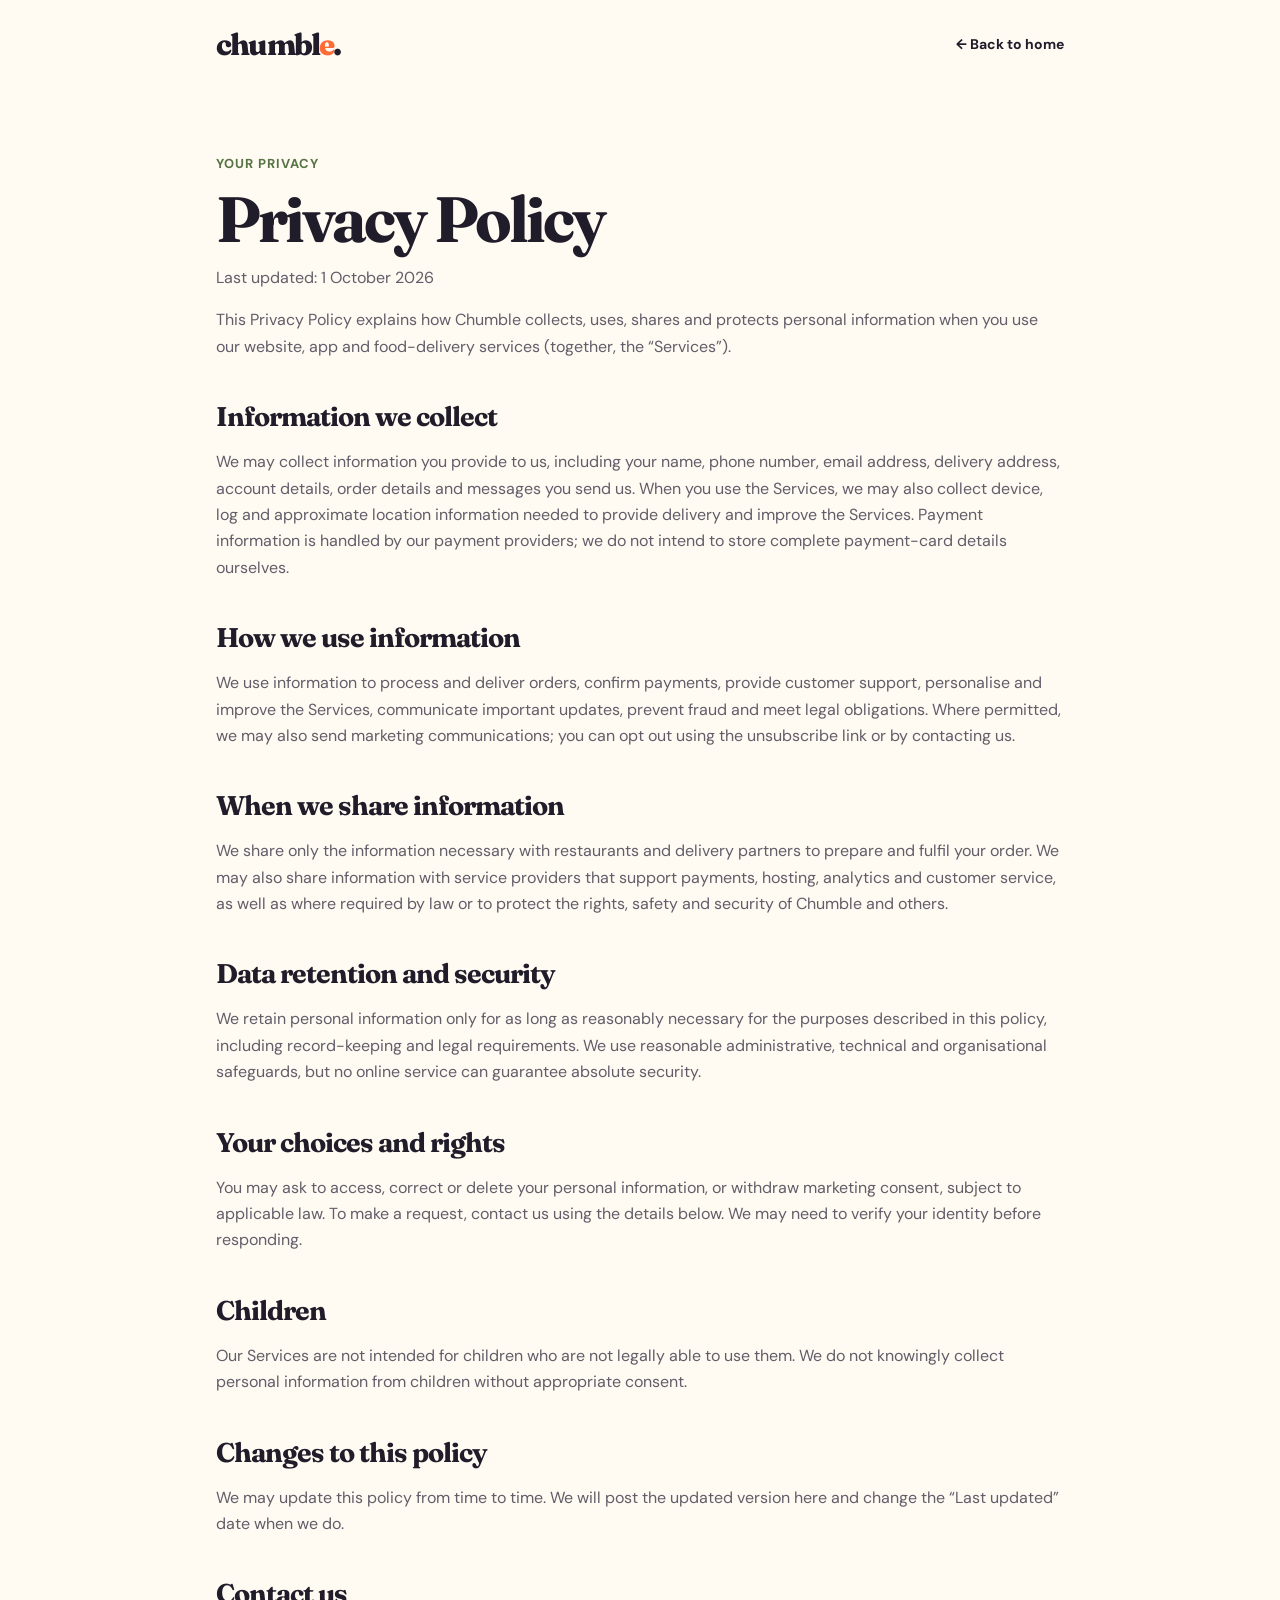
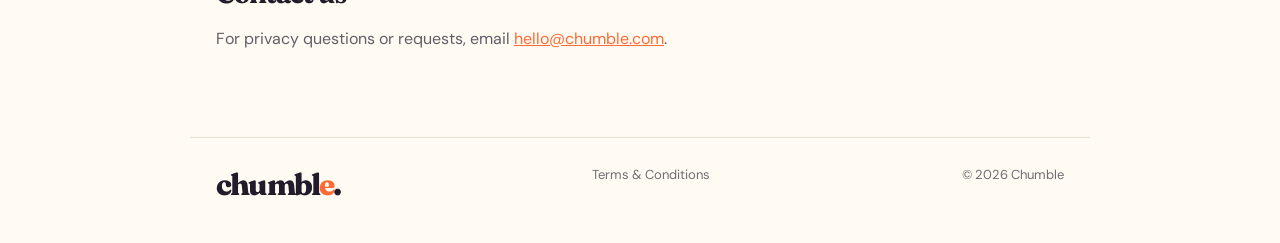
==== privacy-policy.html @ fc4593c7 "website updated" ====
<!doctype html>
<html lang="en"><head><meta charset="utf-8"><meta name="viewport" content="width=device-width,initial-scale=1"><meta name="description" content="Chumble Privacy Policy"><title>Privacy Policy — Chumble</title><link rel="preconnect" href="https://fonts.googleapis.com"><link rel="preconnect" href="https://fonts.gstatic.com" crossorigin><link href="https://fonts.googleapis.com/css2?family=DM+Sans:wght@400;500;600;700&family=Fraunces:opsz,wght@9..144,600;9..144,700;9..144,800&display=swap" rel="stylesheet"><style>:root{--ink:#201c2a;--cream:#fffaf2;--orange:#ff6b35;--line:#eadfd2}*{box-sizing:border-box}body{margin:0;background:var(--cream);color:var(--ink);font-family:'DM Sans',sans-serif}.nav,main,footer{max-width:900px;margin:auto;padding-left:26px;padding-right:26px}.nav{height:88px;display:flex;align-items:center;justify-content:space-between}.brand{color:var(--ink);text-decoration:none;font-family:Fraunces,serif;font-size:30px;font-weight:800;letter-spacing:-1.8px}.brand i,a{color:var(--orange);font-style:normal}.back{color:var(--ink);font-weight:700;text-decoration:none;font-size:14px}main{padding-top:64px;padding-bottom:68px}.eyebrow{color:#567343;font-size:13px;font-weight:700;text-transform:uppercase;letter-spacing:.08em}h1,h2{font-family:Fraunces,serif}h1{font-size:clamp(44px,7vw,64px);letter-spacing:-3px;line-height:1;margin:14px 0}h2{font-size:27px;letter-spacing:-1px;margin:40px 0 10px}p{color:#625d69;font-size:16px;line-height:1.65}.updated{margin:0}footer{border-top:1px solid var(--line);padding-top:28px;padding-bottom:40px;display:flex;gap:18px;flex-wrap:wrap;justify-content:space-between;color:#726c72;font-size:13px}footer a{color:inherit;text-decoration:none}footer a:hover{color:var(--orange)}@media(max-width:600px){.nav{height:76px}main{padding-top:42px}}</style></head><body><nav class="nav"><a class="brand" href="index.html">chumbl<i>e</i>.</a><a class="back" href="index.html">← Back to home</a></nav><main><span class="eyebrow">Your privacy</span><h1>Privacy Policy</h1><p class="updated">Last updated: 1 October 2026</p><p>This Privacy Policy explains how Chumble collects, uses, shares and protects personal information when you use our website, app and food-delivery services (together, the “Services”).</p><h2>Information we collect</h2><p>We may collect information you provide to us, including your name, phone number, email address, delivery address, account details, order details and messages you send us. When you use the Services, we may also collect device, log and approximate location information needed to provide delivery and improve the Services. Payment information is handled by our payment providers; we do not intend to store complete payment-card details ourselves.</p><h2>How we use information</h2><p>We use information to process and deliver orders, confirm payments, provide customer support, personalise and improve the Services, communicate important updates, prevent fraud and meet legal obligations. Where permitted, we may also send marketing communications; you can opt out using the unsubscribe link or by contacting us.</p><h2>When we share information</h2><p>We share only the information necessary with restaurants and delivery partners to prepare and fulfil your order. We may also share information with service providers that support payments, hosting, analytics and customer service, as well as where required by law or to protect the rights, safety and security of Chumble and others.</p><h2>Data retention and security</h2><p>We retain personal information only for as long as reasonably necessary for the purposes described in this policy, including record-keeping and legal requirements. We use reasonable administrative, technical and organisational safeguards, but no online service can guarantee absolute security.</p><h2>Your choices and rights</h2><p>You may ask to access, correct or delete your personal information, or withdraw marketing consent, subject to applicable law. To make a request, contact us using the details below. We may need to verify your identity before responding.</p><h2>Children</h2><p>Our Services are not intended for children who are not legally able to use them. We do not knowingly collect personal information from children without appropriate consent.</p><h2>Changes to this policy</h2><p>We may update this policy from time to time. We will post the updated version here and change the “Last updated” date when we do.</p><h2>Contact us</h2><p>For privacy questions or requests, email <a href="mailto:hello@chumble.com">hello@chumble.com</a>.</p></main><footer><a class="brand" href="index.html">chumbl<i>e</i>.</a><a href="terms-and-conditions.html">Terms &amp; Conditions</a><span>© 2026 Chumble</span></footer></body></html>
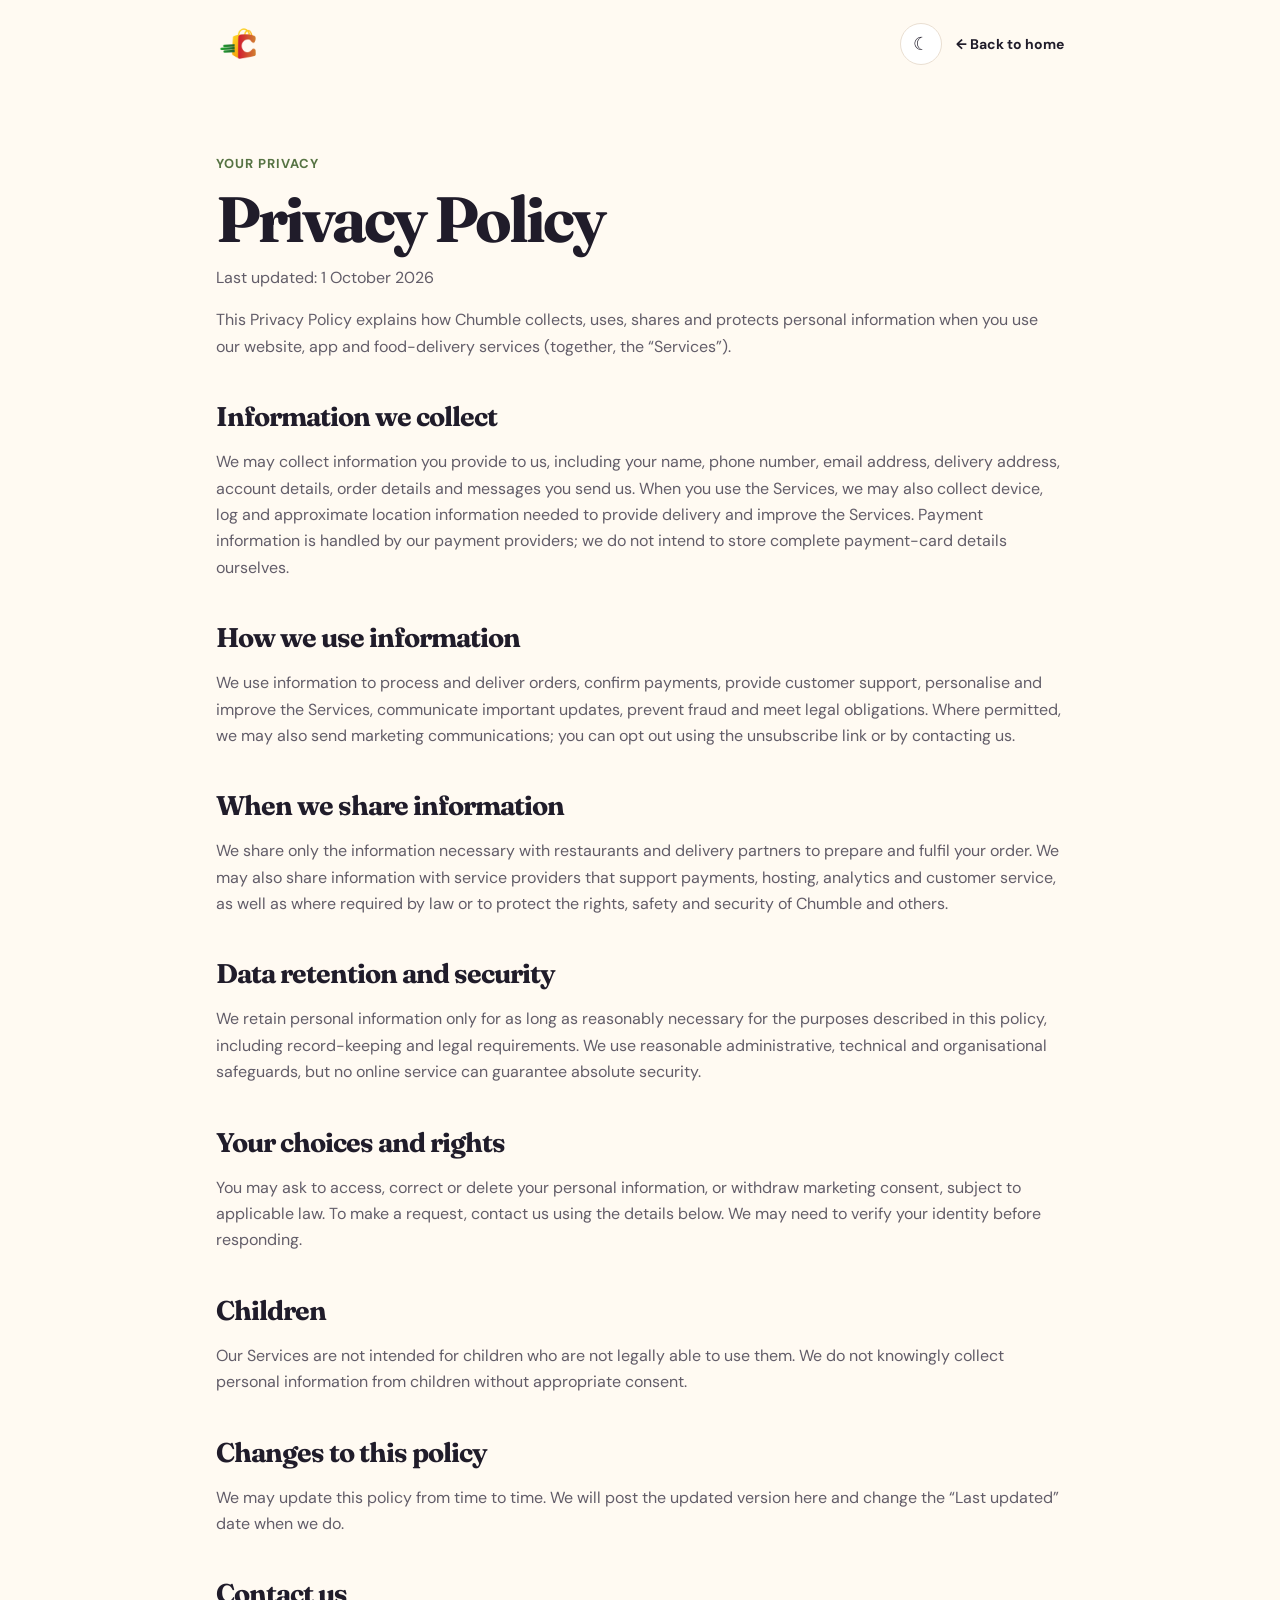
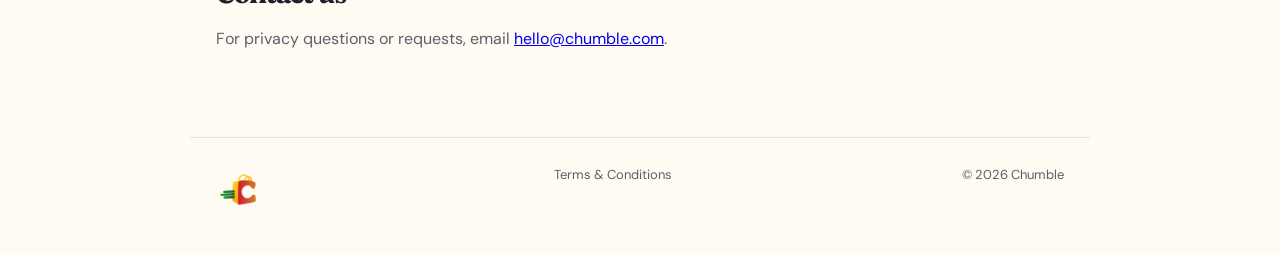
==== commit 33924c34: "code updated" ====
--- a/privacy-policy.html
+++ b/privacy-policy.html
@@ -1,2 +1 @@
-<!doctype html>
-<html lang="en"><head><meta charset="utf-8"><meta name="viewport" content="width=device-width,initial-scale=1"><meta name="description" content="Chumble Privacy Policy"><title>Privacy Policy — Chumble</title><link rel="preconnect" href="https://fonts.googleapis.com"><link rel="preconnect" href="https://fonts.gstatic.com" crossorigin><link href="https://fonts.googleapis.com/css2?family=DM+Sans:wght@400;500;600;700&family=Fraunces:opsz,wght@9..144,600;9..144,700;9..144,800&display=swap" rel="stylesheet"><style>:root{--ink:#201c2a;--cream:#fffaf2;--orange:#ff6b35;--line:#eadfd2}*{box-sizing:border-box}body{margin:0;background:var(--cream);color:var(--ink);font-family:'DM Sans',sans-serif}.nav,main,footer{max-width:900px;margin:auto;padding-left:26px;padding-right:26px}.nav{height:88px;display:flex;align-items:center;justify-content:space-between}.brand{color:var(--ink);text-decoration:none;font-family:Fraunces,serif;font-size:30px;font-weight:800;letter-spacing:-1.8px}.brand i,a{color:var(--orange);font-style:normal}.back{color:var(--ink);font-weight:700;text-decoration:none;font-size:14px}main{padding-top:64px;padding-bottom:68px}.eyebrow{color:#567343;font-size:13px;font-weight:700;text-transform:uppercase;letter-spacing:.08em}h1,h2{font-family:Fraunces,serif}h1{font-size:clamp(44px,7vw,64px);letter-spacing:-3px;line-height:1;margin:14px 0}h2{font-size:27px;letter-spacing:-1px;margin:40px 0 10px}p{color:#625d69;font-size:16px;line-height:1.65}.updated{margin:0}footer{border-top:1px solid var(--line);padding-top:28px;padding-bottom:40px;display:flex;gap:18px;flex-wrap:wrap;justify-content:space-between;color:#726c72;font-size:13px}footer a{color:inherit;text-decoration:none}footer a:hover{color:var(--orange)}@media(max-width:600px){.nav{height:76px}main{padding-top:42px}}</style></head><body><nav class="nav"><a class="brand" href="index.html">chumbl<i>e</i>.</a><a class="back" href="index.html">← Back to home</a></nav><main><span class="eyebrow">Your privacy</span><h1>Privacy Policy</h1><p class="updated">Last updated: 1 October 2026</p><p>This Privacy Policy explains how Chumble collects, uses, shares and protects personal information when you use our website, app and food-delivery services (together, the “Services”).</p><h2>Information we collect</h2><p>We may collect information you provide to us, including your name, phone number, email address, delivery address, account details, order details and messages you send us. When you use the Services, we may also collect device, log and approximate location information needed to provide delivery and improve the Services. Payment information is handled by our payment providers; we do not intend to store complete payment-card details ourselves.</p><h2>How we use information</h2><p>We use information to process and deliver orders, confirm payments, provide customer support, personalise and improve the Services, communicate important updates, prevent fraud and meet legal obligations. Where permitted, we may also send marketing communications; you can opt out using the unsubscribe link or by contacting us.</p><h2>When we share information</h2><p>We share only the information necessary with restaurants and delivery partners to prepare and fulfil your order. We may also share information with service providers that support payments, hosting, analytics and customer service, as well as where required by law or to protect the rights, safety and security of Chumble and others.</p><h2>Data retention and security</h2><p>We retain personal information only for as long as reasonably necessary for the purposes described in this policy, including record-keeping and legal requirements. We use reasonable administrative, technical and organisational safeguards, but no online service can guarantee absolute security.</p><h2>Your choices and rights</h2><p>You may ask to access, correct or delete your personal information, or withdraw marketing consent, subject to applicable law. To make a request, contact us using the details below. We may need to verify your identity before responding.</p><h2>Children</h2><p>Our Services are not intended for children who are not legally able to use them. We do not knowingly collect personal information from children without appropriate consent.</p><h2>Changes to this policy</h2><p>We may update this policy from time to time. We will post the updated version here and change the “Last updated” date when we do.</p><h2>Contact us</h2><p>For privacy questions or requests, email <a href="mailto:hello@chumble.com">hello@chumble.com</a>.</p></main><footer><a class="brand" href="index.html">chumbl<i>e</i>.</a><a href="terms-and-conditions.html">Terms &amp; Conditions</a><span>© 2026 Chumble</span></footer></body></html>
+<!doctype html><html lang="en"><head><meta charset="utf-8"><meta name="viewport" content="width=device-width,initial-scale=1"><meta name="description" content="Chumble Privacy Policy"><title>Privacy Policy — Chumble</title><link rel="icon" href="favicon.ico" sizes="any"><link rel="icon" type="image/png" href="favicon.png"><link rel="preconnect" href="https://fonts.googleapis.com"><link rel="preconnect" href="https://fonts.gstatic.com" crossorigin><link href="https://fonts.googleapis.com/css2?family=DM+Sans:wght@400;500;600;700&family=Fraunces:opsz,wght@9..144,600;9..144,700;9..144,800&display=swap" rel="stylesheet"><style>:root{color-scheme:light;--ink:#201c2a;--cream:#fffaf2;--orange:#ff6b35;--line:#eadfd2;--muted:#625d69;--surface:#fff}[data-theme=dark]{color-scheme:dark;--ink:#f8f1e7;--cream:#19171e;--orange:#ff8052;--line:#403946;--muted:#c9c1cc;--surface:#25212b}*{box-sizing:border-box}body{margin:0;background:var(--cream);color:var(--ink);font-family:'DM Sans',sans-serif}.nav,main,footer{max-width:900px;margin:auto;padding-left:26px;padding-right:26px}.nav{height:88px;display:flex;align-items:center;justify-content:space-between}.brand{color:var(--ink);text-decoration:none}.brand-logo{display:block;width:48px;height:48px;object-fit:contain}.nav-end{display:flex;gap:14px;align-items:center}.back{color:var(--ink);font-weight:700;text-decoration:none;font-size:14px}.theme-toggle{width:42px;height:42px;border:1px solid var(--line);border-radius:50%;background:var(--surface);color:var(--ink);cursor:pointer;font-size:18px}main{padding-top:64px;padding-bottom:68px}.eyebrow{color:#567343;font-size:13px;font-weight:700;text-transform:uppercase;letter-spacing:.08em}h1,h2{font-family:Fraunces,serif}h1{font-size:clamp(44px,7vw,64px);letter-spacing:-3px;line-height:1;margin:14px 0}h2{font-size:27px;letter-spacing:-1px;margin:40px 0 10px}p{color:var(--muted);font-size:16px;line-height:1.65}.updated{margin:0}footer{border-top:1px solid var(--line);padding-top:28px;padding-bottom:40px;display:flex;gap:18px;flex-wrap:wrap;justify-content:space-between;color:var(--muted);font-size:13px}footer a{color:inherit;text-decoration:none}footer a:hover{color:var(--orange)}@media(max-width:600px){.nav{height:76px}.nav-end{gap:8px}main{padding-top:42px}}</style></head><body><nav class="nav"><a class="brand" href="index.html" aria-label="Chumble home"><img class="brand-logo" src="logo.png" alt="Chumble"></a><span class="nav-end"><button class="theme-toggle" type="button" aria-label="Switch to dark theme" aria-pressed="false">☾</button><a class="back" href="index.html">← Back to home</a></span></nav><main><span class="eyebrow">Your privacy</span><h1>Privacy Policy</h1><p class="updated">Last updated: 1 October 2026</p><p>This Privacy Policy explains how Chumble collects, uses, shares and protects personal information when you use our website, app and food-delivery services (together, the “Services”).</p><h2>Information we collect</h2><p>We may collect information you provide to us, including your name, phone number, email address, delivery address, account details, order details and messages you send us. When you use the Services, we may also collect device, log and approximate location information needed to provide delivery and improve the Services. Payment information is handled by our payment providers; we do not intend to store complete payment-card details ourselves.</p><h2>How we use information</h2><p>We use information to process and deliver orders, confirm payments, provide customer support, personalise and improve the Services, communicate important updates, prevent fraud and meet legal obligations. Where permitted, we may also send marketing communications; you can opt out using the unsubscribe link or by contacting us.</p><h2>When we share information</h2><p>We share only the information necessary with restaurants and delivery partners to prepare and fulfil your order. We may also share information with service providers that support payments, hosting, analytics and customer service, as well as where required by law or to protect the rights, safety and security of Chumble and others.</p><h2>Data retention and security</h2><p>We retain personal information only for as long as reasonably necessary for the purposes described in this policy, including record-keeping and legal requirements. We use reasonable administrative, technical and organisational safeguards, but no online service can guarantee absolute security.</p><h2>Your choices and rights</h2><p>You may ask to access, correct or delete your personal information, or withdraw marketing consent, subject to applicable law. To make a request, contact us using the details below. We may need to verify your identity before responding.</p><h2>Children</h2><p>Our Services are not intended for children who are not legally able to use them. We do not knowingly collect personal information from children without appropriate consent.</p><h2>Changes to this policy</h2><p>We may update this policy from time to time. We will post the updated version here and change the “Last updated” date when we do.</p><h2>Contact us</h2><p>For privacy questions or requests, email <a href="mailto:hello@chumble.com">hello@chumble.com</a>.</p></main><footer><a class="brand" href="index.html" aria-label="Chumble home"><img class="brand-logo" src="logo.png" alt="Chumble"></a><a href="terms-and-conditions.html">Terms &amp; Conditions</a><span>© 2026 Chumble</span></footer><script>(()=>{const k='chumble-theme',b=document.querySelector('.theme-toggle'),s=t=>{document.documentElement.dataset.theme=t;b.textContent=t==='dark'?'☀':'☾';b.setAttribute('aria-label',`Switch to ${t==='dark'?'light':'dark'} theme`);b.setAttribute('aria-pressed',String(t==='dark'))};s(localStorage.getItem(k)||(matchMedia('(prefers-color-scheme: dark)').matches?'dark':'light'));b.onclick=()=>{const t=document.documentElement.dataset.theme==='dark'?'light':'dark';localStorage.setItem(k,t);s(t)}})();</script></body></html>
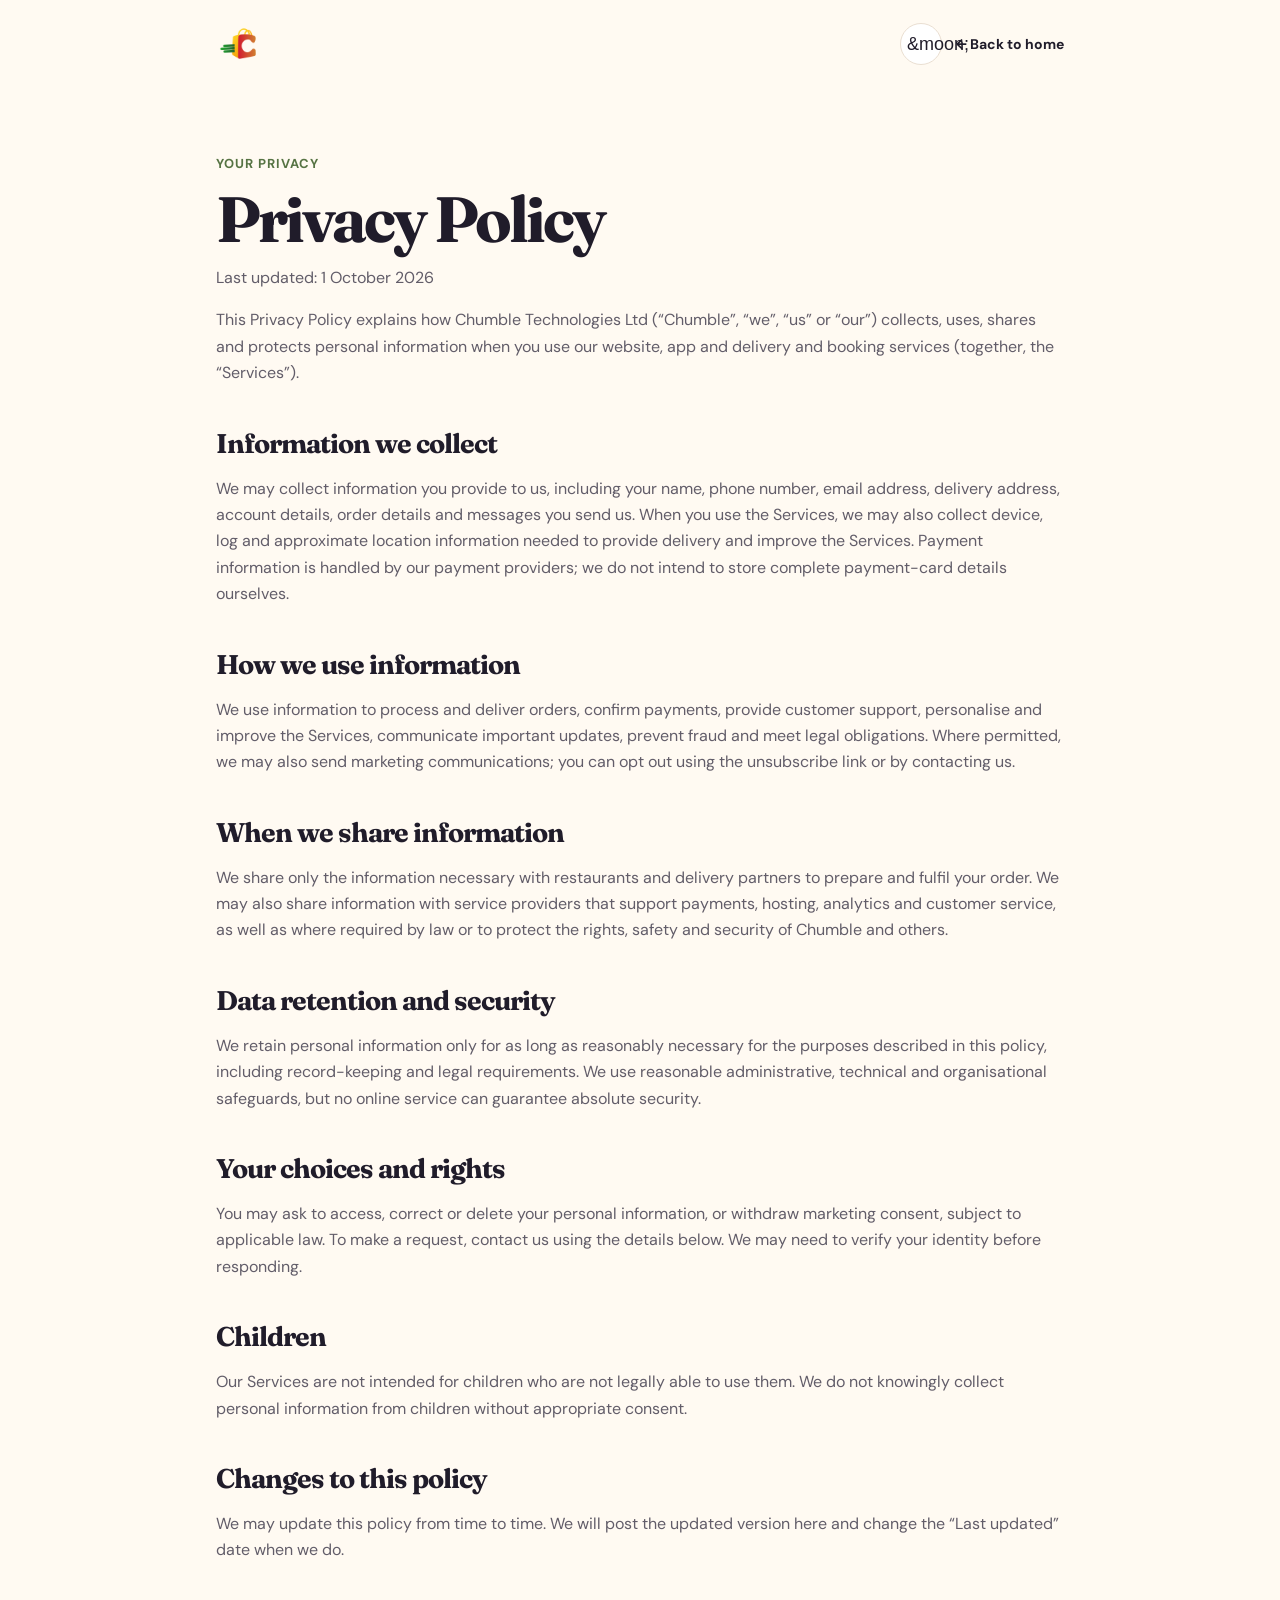
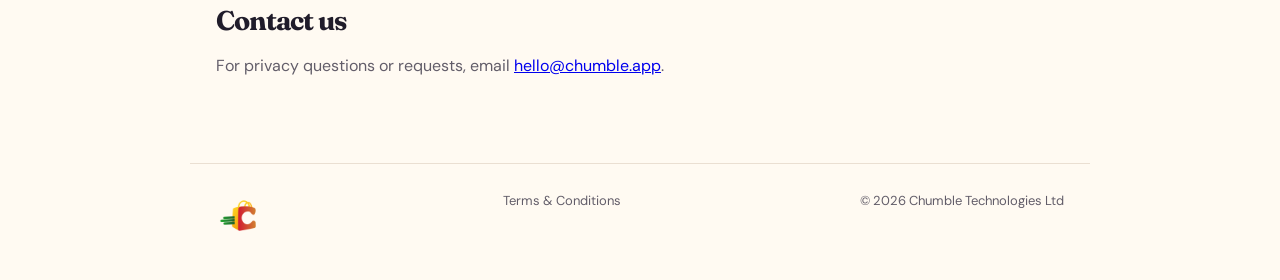
==== commit cf30cd6e: "code updated" ====
--- a/privacy-policy.html
+++ b/privacy-policy.html
@@ -1 +1 @@
-<!doctype html><html lang="en"><head><meta charset="utf-8"><meta name="viewport" content="width=device-width,initial-scale=1"><meta name="description" content="Chumble Privacy Policy"><title>Privacy Policy — Chumble</title><link rel="icon" href="favicon.ico" sizes="any"><link rel="icon" type="image/png" href="favicon.png"><link rel="preconnect" href="https://fonts.googleapis.com"><link rel="preconnect" href="https://fonts.gstatic.com" crossorigin><link href="https://fonts.googleapis.com/css2?family=DM+Sans:wght@400;500;600;700&family=Fraunces:opsz,wght@9..144,600;9..144,700;9..144,800&display=swap" rel="stylesheet"><style>:root{color-scheme:light;--ink:#201c2a;--cream:#fffaf2;--orange:#ff6b35;--line:#eadfd2;--muted:#625d69;--surface:#fff}[data-theme=dark]{color-scheme:dark;--ink:#f8f1e7;--cream:#19171e;--orange:#ff8052;--line:#403946;--muted:#c9c1cc;--surface:#25212b}*{box-sizing:border-box}body{margin:0;background:var(--cream);color:var(--ink);font-family:'DM Sans',sans-serif}.nav,main,footer{max-width:900px;margin:auto;padding-left:26px;padding-right:26px}.nav{height:88px;display:flex;align-items:center;justify-content:space-between}.brand{color:var(--ink);text-decoration:none}.brand-logo{display:block;width:48px;height:48px;object-fit:contain}.nav-end{display:flex;gap:14px;align-items:center}.back{color:var(--ink);font-weight:700;text-decoration:none;font-size:14px}.theme-toggle{width:42px;height:42px;border:1px solid var(--line);border-radius:50%;background:var(--surface);color:var(--ink);cursor:pointer;font-size:18px}main{padding-top:64px;padding-bottom:68px}.eyebrow{color:#567343;font-size:13px;font-weight:700;text-transform:uppercase;letter-spacing:.08em}h1,h2{font-family:Fraunces,serif}h1{font-size:clamp(44px,7vw,64px);letter-spacing:-3px;line-height:1;margin:14px 0}h2{font-size:27px;letter-spacing:-1px;margin:40px 0 10px}p{color:var(--muted);font-size:16px;line-height:1.65}.updated{margin:0}footer{border-top:1px solid var(--line);padding-top:28px;padding-bottom:40px;display:flex;gap:18px;flex-wrap:wrap;justify-content:space-between;color:var(--muted);font-size:13px}footer a{color:inherit;text-decoration:none}footer a:hover{color:var(--orange)}@media(max-width:600px){.nav{height:76px}.nav-end{gap:8px}main{padding-top:42px}}</style></head><body><nav class="nav"><a class="brand" href="index.html" aria-label="Chumble home"><img class="brand-logo" src="logo.png" alt="Chumble"></a><span class="nav-end"><button class="theme-toggle" type="button" aria-label="Switch to dark theme" aria-pressed="false">☾</button><a class="back" href="index.html">← Back to home</a></span></nav><main><span class="eyebrow">Your privacy</span><h1>Privacy Policy</h1><p class="updated">Last updated: 1 October 2026</p><p>This Privacy Policy explains how Chumble collects, uses, shares and protects personal information when you use our website, app and food-delivery services (together, the “Services”).</p><h2>Information we collect</h2><p>We may collect information you provide to us, including your name, phone number, email address, delivery address, account details, order details and messages you send us. When you use the Services, we may also collect device, log and approximate location information needed to provide delivery and improve the Services. Payment information is handled by our payment providers; we do not intend to store complete payment-card details ourselves.</p><h2>How we use information</h2><p>We use information to process and deliver orders, confirm payments, provide customer support, personalise and improve the Services, communicate important updates, prevent fraud and meet legal obligations. Where permitted, we may also send marketing communications; you can opt out using the unsubscribe link or by contacting us.</p><h2>When we share information</h2><p>We share only the information necessary with restaurants and delivery partners to prepare and fulfil your order. We may also share information with service providers that support payments, hosting, analytics and customer service, as well as where required by law or to protect the rights, safety and security of Chumble and others.</p><h2>Data retention and security</h2><p>We retain personal information only for as long as reasonably necessary for the purposes described in this policy, including record-keeping and legal requirements. We use reasonable administrative, technical and organisational safeguards, but no online service can guarantee absolute security.</p><h2>Your choices and rights</h2><p>You may ask to access, correct or delete your personal information, or withdraw marketing consent, subject to applicable law. To make a request, contact us using the details below. We may need to verify your identity before responding.</p><h2>Children</h2><p>Our Services are not intended for children who are not legally able to use them. We do not knowingly collect personal information from children without appropriate consent.</p><h2>Changes to this policy</h2><p>We may update this policy from time to time. We will post the updated version here and change the “Last updated” date when we do.</p><h2>Contact us</h2><p>For privacy questions or requests, email <a href="mailto:hello@chumble.com">hello@chumble.com</a>.</p></main><footer><a class="brand" href="index.html" aria-label="Chumble home"><img class="brand-logo" src="logo.png" alt="Chumble"></a><a href="terms-and-conditions.html">Terms &amp; Conditions</a><span>© 2026 Chumble</span></footer><script>(()=>{const k='chumble-theme',b=document.querySelector('.theme-toggle'),s=t=>{document.documentElement.dataset.theme=t;b.textContent=t==='dark'?'☀':'☾';b.setAttribute('aria-label',`Switch to ${t==='dark'?'light':'dark'} theme`);b.setAttribute('aria-pressed',String(t==='dark'))};s(localStorage.getItem(k)||(matchMedia('(prefers-color-scheme: dark)').matches?'dark':'light'));b.onclick=()=>{const t=document.documentElement.dataset.theme==='dark'?'light':'dark';localStorage.setItem(k,t);s(t)}})();</script></body></html>
+<!doctype html><html lang="en"><head><meta charset="utf-8"><meta name="viewport" content="width=device-width,initial-scale=1"><meta name="description" content="Chumble Privacy Policy"><title>Privacy Policy &mdash; Chumble</title><link rel="icon" href="favicon.ico" sizes="any"><link rel="icon" type="image/png" href="favicon.png"><link rel="preconnect" href="https://fonts.googleapis.com"><link rel="preconnect" href="https://fonts.gstatic.com" crossorigin><link href="https://fonts.googleapis.com/css2?family=DM+Sans:wght@400;500;600;700&family=Fraunces:opsz,wght@9..144,600;9..144,700;9..144,800&display=swap" rel="stylesheet"><style>:root{color-scheme:light;--ink:#201c2a;--cream:#fffaf2;--orange:#ff6b35;--line:#eadfd2;--muted:#625d69;--surface:#fff}[data-theme=dark]{color-scheme:dark;--ink:#f8f1e7;--cream:#19171e;--orange:#ff8052;--line:#403946;--muted:#c9c1cc;--surface:#25212b}*{box-sizing:border-box}body{margin:0;background:var(--cream);color:var(--ink);font-family:'DM Sans',sans-serif}.nav,main,footer{max-width:900px;margin:auto;padding-left:26px;padding-right:26px}.nav{height:88px;display:flex;align-items:center;justify-content:space-between}.brand{color:var(--ink);text-decoration:none}.brand-logo{display:block;width:48px;height:48px;object-fit:contain}.nav-end{display:flex;gap:14px;align-items:center}.back{color:var(--ink);font-weight:700;text-decoration:none;font-size:14px}.theme-toggle{width:42px;height:42px;border:1px solid var(--line);border-radius:50%;background:var(--surface);color:var(--ink);cursor:pointer;font-size:18px}main{padding-top:64px;padding-bottom:68px}.eyebrow{color:#567343;font-size:13px;font-weight:700;text-transform:uppercase;letter-spacing:.08em}h1,h2{font-family:Fraunces,serif}h1{font-size:clamp(44px,7vw,64px);letter-spacing:-3px;line-height:1;margin:14px 0}h2{font-size:27px;letter-spacing:-1px;margin:40px 0 10px}p{color:var(--muted);font-size:16px;line-height:1.65}.updated{margin:0}footer{border-top:1px solid var(--line);padding-top:28px;padding-bottom:40px;display:flex;gap:18px;flex-wrap:wrap;justify-content:space-between;color:var(--muted);font-size:13px}footer a{color:inherit;text-decoration:none}footer a:hover{color:var(--orange)}@media(max-width:600px){.nav{height:76px}.nav-end{gap:8px}main{padding-top:42px}}</style></head><body><nav class="nav"><a class="brand" href="index.html" aria-label="Chumble home"><img class="brand-logo" src="logo.png" alt="Chumble"></a><span class="nav-end"><button class="theme-toggle" type="button" aria-label="Switch to dark theme" aria-pressed="false">&moon;</button><a class="back" href="index.html">&larr; Back to home</a></span></nav><main><span class="eyebrow">Your privacy</span><h1>Privacy Policy</h1><p class="updated">Last updated: 1 October 2026</p><p>This Privacy Policy explains how Chumble Technologies Ltd (“Chumble”, “we”, “us” or “our”) collects, uses, shares and protects personal information when you use our website, app and delivery and booking services (together, the &ldquo;Services&rdquo;).</p><h2>Information we collect</h2><p>We may collect information you provide to us, including your name, phone number, email address, delivery address, account details, order details and messages you send us. When you use the Services, we may also collect device, log and approximate location information needed to provide delivery and improve the Services. Payment information is handled by our payment providers; we do not intend to store complete payment-card details ourselves.</p><h2>How we use information</h2><p>We use information to process and deliver orders, confirm payments, provide customer support, personalise and improve the Services, communicate important updates, prevent fraud and meet legal obligations. Where permitted, we may also send marketing communications; you can opt out using the unsubscribe link or by contacting us.</p><h2>When we share information</h2><p>We share only the information necessary with restaurants and delivery partners to prepare and fulfil your order. We may also share information with service providers that support payments, hosting, analytics and customer service, as well as where required by law or to protect the rights, safety and security of Chumble and others.</p><h2>Data retention and security</h2><p>We retain personal information only for as long as reasonably necessary for the purposes described in this policy, including record-keeping and legal requirements. We use reasonable administrative, technical and organisational safeguards, but no online service can guarantee absolute security.</p><h2>Your choices and rights</h2><p>You may ask to access, correct or delete your personal information, or withdraw marketing consent, subject to applicable law. To make a request, contact us using the details below. We may need to verify your identity before responding.</p><h2>Children</h2><p>Our Services are not intended for children who are not legally able to use them. We do not knowingly collect personal information from children without appropriate consent.</p><h2>Changes to this policy</h2><p>We may update this policy from time to time. We will post the updated version here and change the &ldquo;Last updated&rdquo; date when we do.</p><h2>Contact us</h2><p>For privacy questions or requests, email <a href="mailto:hello@chumble.app">hello@chumble.app</a>.</p></main><footer><a class="brand" href="index.html" aria-label="Chumble home"><img class="brand-logo" src="logo.png" alt="Chumble"></a><a href="terms-and-conditions.html">Terms &amp; Conditions</a><span>&copy; 2026 Chumble Technologies Ltd</span></footer><script>(()=>{const k='chumble-theme',b=document.querySelector('.theme-toggle'),s=t=>{document.documentElement.dataset.theme=t;b.textContent=t==='dark'?'&sun;':'&moon;';b.setAttribute('aria-label',`Switch to ${t==='dark'?'light':'dark'} theme`);b.setAttribute('aria-pressed',String(t==='dark'))};s(localStorage.getItem(k)||(matchMedia('(prefers-color-scheme: dark)').matches?'dark':'light'));b.onclick=()=>{const t=document.documentElement.dataset.theme==='dark'?'light':'dark';localStorage.setItem(k,t);s(t)}})();</script></body></html>
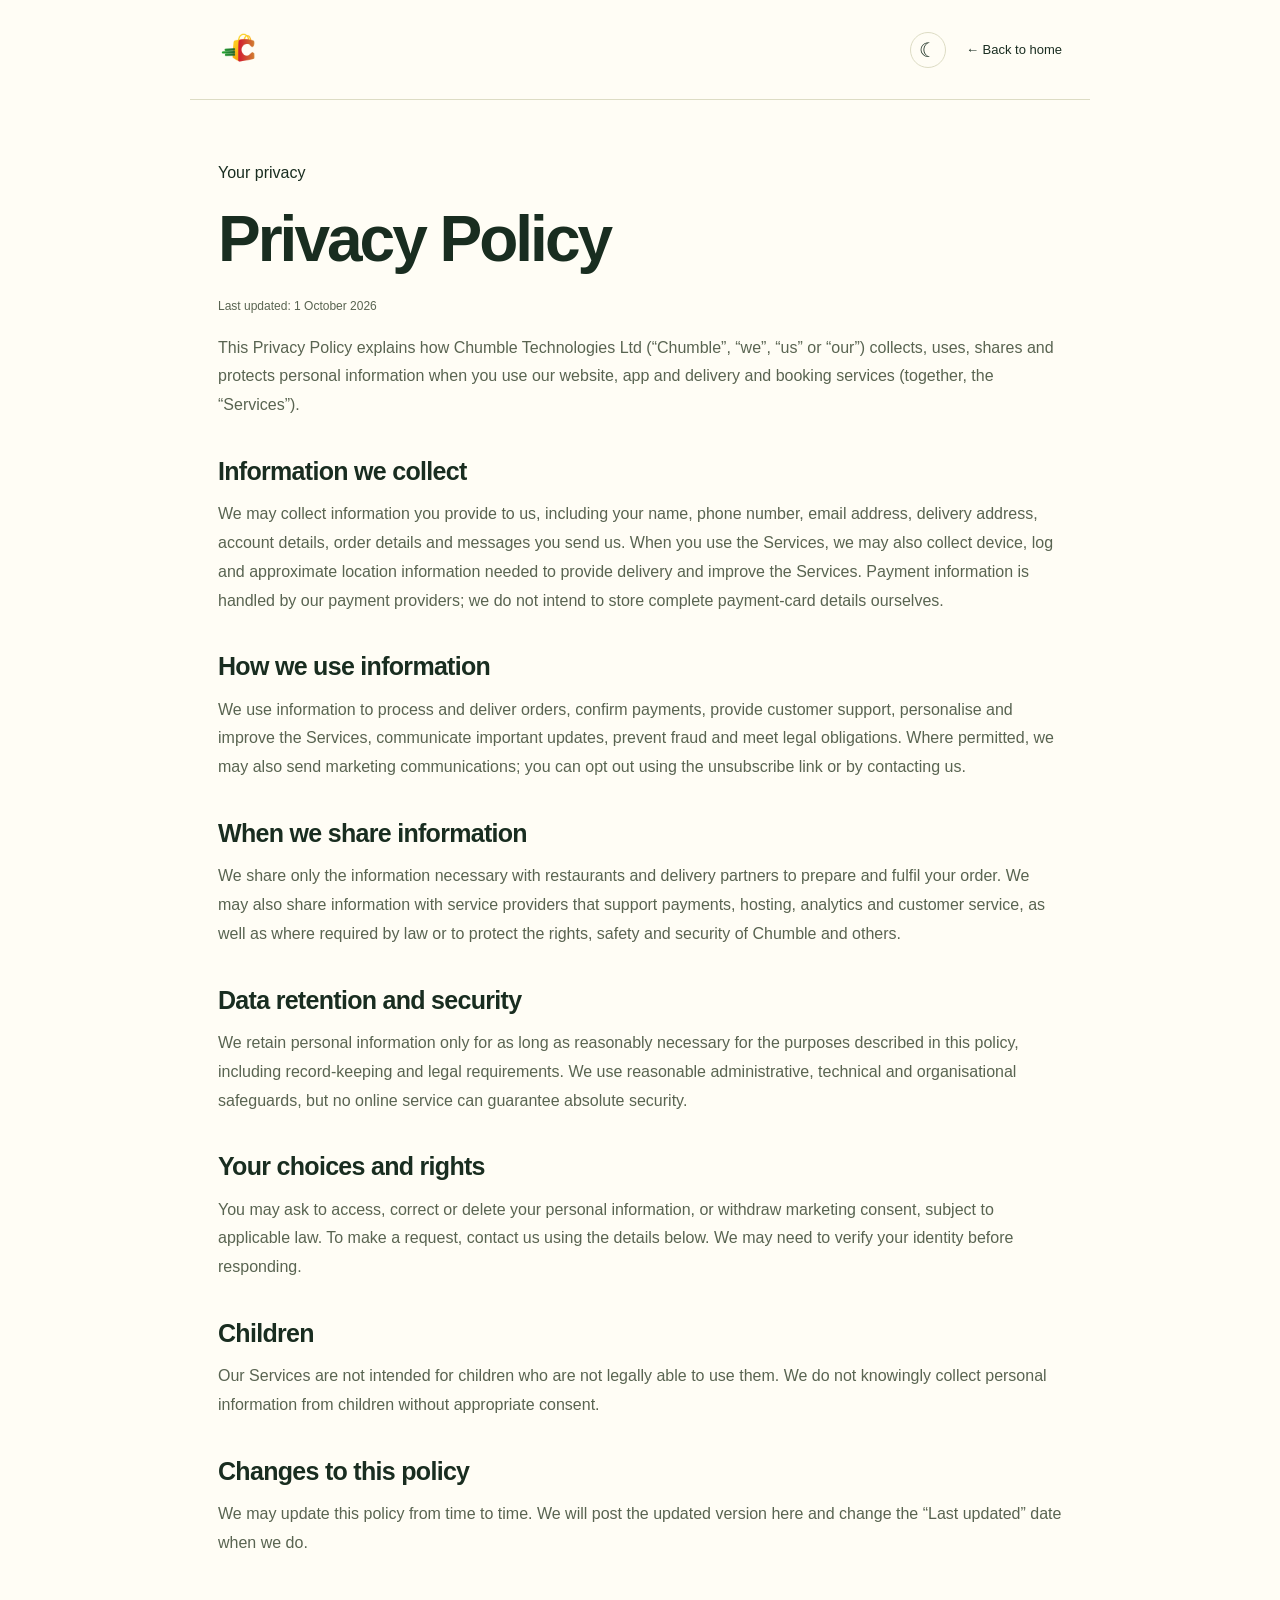
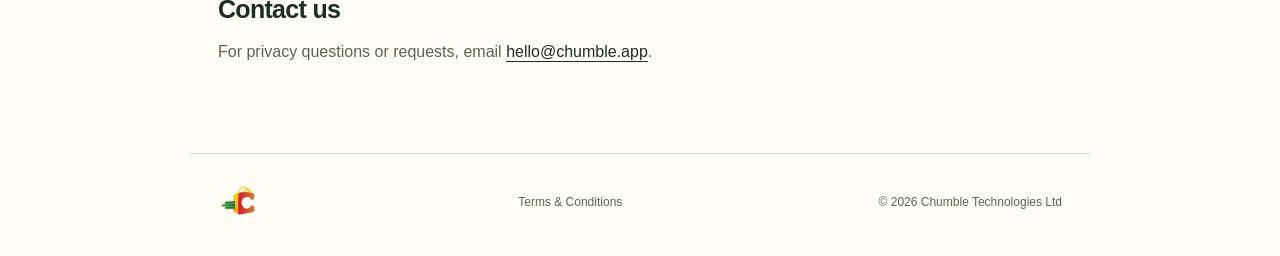
==== commit a368baa6: "website updated" ====
--- a/privacy-policy.html
+++ b/privacy-policy.html
@@ -1 +1 @@
-<!doctype html><html lang="en"><head><meta charset="utf-8"><meta name="viewport" content="width=device-width,initial-scale=1"><meta name="description" content="Chumble Privacy Policy"><title>Privacy Policy &mdash; Chumble</title><link rel="icon" href="favicon.ico" sizes="any"><link rel="icon" type="image/png" href="favicon.png"><link rel="preconnect" href="https://fonts.googleapis.com"><link rel="preconnect" href="https://fonts.gstatic.com" crossorigin><link href="https://fonts.googleapis.com/css2?family=DM+Sans:wght@400;500;600;700&family=Fraunces:opsz,wght@9..144,600;9..144,700;9..144,800&display=swap" rel="stylesheet"><style>:root{color-scheme:light;--ink:#201c2a;--cream:#fffaf2;--orange:#ff6b35;--line:#eadfd2;--muted:#625d69;--surface:#fff}[data-theme=dark]{color-scheme:dark;--ink:#f8f1e7;--cream:#19171e;--orange:#ff8052;--line:#403946;--muted:#c9c1cc;--surface:#25212b}*{box-sizing:border-box}body{margin:0;background:var(--cream);color:var(--ink);font-family:'DM Sans',sans-serif}.nav,main,footer{max-width:900px;margin:auto;padding-left:26px;padding-right:26px}.nav{height:88px;display:flex;align-items:center;justify-content:space-between}.brand{color:var(--ink);text-decoration:none}.brand-logo{display:block;width:48px;height:48px;object-fit:contain}.nav-end{display:flex;gap:14px;align-items:center}.back{color:var(--ink);font-weight:700;text-decoration:none;font-size:14px}.theme-toggle{width:42px;height:42px;border:1px solid var(--line);border-radius:50%;background:var(--surface);color:var(--ink);cursor:pointer;font-size:18px}main{padding-top:64px;padding-bottom:68px}.eyebrow{color:#567343;font-size:13px;font-weight:700;text-transform:uppercase;letter-spacing:.08em}h1,h2{font-family:Fraunces,serif}h1{font-size:clamp(44px,7vw,64px);letter-spacing:-3px;line-height:1;margin:14px 0}h2{font-size:27px;letter-spacing:-1px;margin:40px 0 10px}p{color:var(--muted);font-size:16px;line-height:1.65}.updated{margin:0}footer{border-top:1px solid var(--line);padding-top:28px;padding-bottom:40px;display:flex;gap:18px;flex-wrap:wrap;justify-content:space-between;color:var(--muted);font-size:13px}footer a{color:inherit;text-decoration:none}footer a:hover{color:var(--orange)}@media(max-width:600px){.nav{height:76px}.nav-end{gap:8px}main{padding-top:42px}}</style></head><body><nav class="nav"><a class="brand" href="index.html" aria-label="Chumble home"><img class="brand-logo" src="logo.png" alt="Chumble"></a><span class="nav-end"><button class="theme-toggle" type="button" aria-label="Switch to dark theme" aria-pressed="false">&moon;</button><a class="back" href="index.html">&larr; Back to home</a></span></nav><main><span class="eyebrow">Your privacy</span><h1>Privacy Policy</h1><p class="updated">Last updated: 1 October 2026</p><p>This Privacy Policy explains how Chumble Technologies Ltd (“Chumble”, “we”, “us” or “our”) collects, uses, shares and protects personal information when you use our website, app and delivery and booking services (together, the &ldquo;Services&rdquo;).</p><h2>Information we collect</h2><p>We may collect information you provide to us, including your name, phone number, email address, delivery address, account details, order details and messages you send us. When you use the Services, we may also collect device, log and approximate location information needed to provide delivery and improve the Services. Payment information is handled by our payment providers; we do not intend to store complete payment-card details ourselves.</p><h2>How we use information</h2><p>We use information to process and deliver orders, confirm payments, provide customer support, personalise and improve the Services, communicate important updates, prevent fraud and meet legal obligations. Where permitted, we may also send marketing communications; you can opt out using the unsubscribe link or by contacting us.</p><h2>When we share information</h2><p>We share only the information necessary with restaurants and delivery partners to prepare and fulfil your order. We may also share information with service providers that support payments, hosting, analytics and customer service, as well as where required by law or to protect the rights, safety and security of Chumble and others.</p><h2>Data retention and security</h2><p>We retain personal information only for as long as reasonably necessary for the purposes described in this policy, including record-keeping and legal requirements. We use reasonable administrative, technical and organisational safeguards, but no online service can guarantee absolute security.</p><h2>Your choices and rights</h2><p>You may ask to access, correct or delete your personal information, or withdraw marketing consent, subject to applicable law. To make a request, contact us using the details below. We may need to verify your identity before responding.</p><h2>Children</h2><p>Our Services are not intended for children who are not legally able to use them. We do not knowingly collect personal information from children without appropriate consent.</p><h2>Changes to this policy</h2><p>We may update this policy from time to time. We will post the updated version here and change the &ldquo;Last updated&rdquo; date when we do.</p><h2>Contact us</h2><p>For privacy questions or requests, email <a href="mailto:hello@chumble.app">hello@chumble.app</a>.</p></main><footer><a class="brand" href="index.html" aria-label="Chumble home"><img class="brand-logo" src="logo.png" alt="Chumble"></a><a href="terms-and-conditions.html">Terms &amp; Conditions</a><span>&copy; 2026 Chumble Technologies Ltd</span></footer><script>(()=>{const k='chumble-theme',b=document.querySelector('.theme-toggle'),s=t=>{document.documentElement.dataset.theme=t;b.textContent=t==='dark'?'&sun;':'&moon;';b.setAttribute('aria-label',`Switch to ${t==='dark'?'light':'dark'} theme`);b.setAttribute('aria-pressed',String(t==='dark'))};s(localStorage.getItem(k)||(matchMedia('(prefers-color-scheme: dark)').matches?'dark':'light'));b.onclick=()=>{const t=document.documentElement.dataset.theme==='dark'?'light':'dark';localStorage.setItem(k,t);s(t)}})();</script></body></html>
+<!doctype html><html lang="en"><head><meta charset="utf-8"><meta name="viewport" content="width=device-width,initial-scale=1"><meta name="description" content="Chumble Privacy Policy"><title>Privacy Policy &mdash; Chumble</title><link rel="icon" href="favicon.ico" sizes="any"><link rel="icon" type="image/png" href="favicon.png"><link rel="stylesheet" href="styles.css"><script src="site.js" defer></script></head><body class="legal"><nav class="nav"><a class="brand" href="index.html" aria-label="Chumble home"><img class="brand-logo" src="logo.png" alt="Chumble"></a><span class="nav-end"><button class="theme-toggle" type="button" aria-label="Switch to dark theme" aria-pressed="false">&moon;</button><a class="back" href="index.html">&larr; Back to home</a></span></nav><main><span class="eyebrow">Your privacy</span><h1>Privacy Policy</h1><p class="updated">Last updated: 1 October 2026</p><p>This Privacy Policy explains how Chumble Technologies Ltd (“Chumble”, “we”, “us” or “our”) collects, uses, shares and protects personal information when you use our website, app and delivery and booking services (together, the &ldquo;Services&rdquo;).</p><h2>Information we collect</h2><p>We may collect information you provide to us, including your name, phone number, email address, delivery address, account details, order details and messages you send us. When you use the Services, we may also collect device, log and approximate location information needed to provide delivery and improve the Services. Payment information is handled by our payment providers; we do not intend to store complete payment-card details ourselves.</p><h2>How we use information</h2><p>We use information to process and deliver orders, confirm payments, provide customer support, personalise and improve the Services, communicate important updates, prevent fraud and meet legal obligations. Where permitted, we may also send marketing communications; you can opt out using the unsubscribe link or by contacting us.</p><h2>When we share information</h2><p>We share only the information necessary with restaurants and delivery partners to prepare and fulfil your order. We may also share information with service providers that support payments, hosting, analytics and customer service, as well as where required by law or to protect the rights, safety and security of Chumble and others.</p><h2>Data retention and security</h2><p>We retain personal information only for as long as reasonably necessary for the purposes described in this policy, including record-keeping and legal requirements. We use reasonable administrative, technical and organisational safeguards, but no online service can guarantee absolute security.</p><h2>Your choices and rights</h2><p>You may ask to access, correct or delete your personal information, or withdraw marketing consent, subject to applicable law. To make a request, contact us using the details below. We may need to verify your identity before responding.</p><h2>Children</h2><p>Our Services are not intended for children who are not legally able to use them. We do not knowingly collect personal information from children without appropriate consent.</p><h2>Changes to this policy</h2><p>We may update this policy from time to time. We will post the updated version here and change the &ldquo;Last updated&rdquo; date when we do.</p><h2>Contact us</h2><p>For privacy questions or requests, email <a href="mailto:hello@chumble.app">hello@chumble.app</a>.</p></main><footer><a class="brand" href="index.html" aria-label="Chumble home"><img class="brand-logo" src="logo.png" alt="Chumble"></a><a href="terms-and-conditions.html">Terms &amp; Conditions</a><span>&copy; 2026 Chumble Technologies Ltd</span></footer></body></html>
--- a/styles.css
+++ b/styles.css
@@ -0,0 +1,9 @@
+/* Logo palette: crimson, sunflower gold, and delivery green. */
+:root{color-scheme:light;--logo-red:#d21c30;--logo-gold:#ffd21c;--logo-green:#209b2b;--paper:#fffdf5;--ink:#192d20;--muted:#596451;--line:#dddcc4;--accent:#c21b2e;--soft:#fff2c5;--inverse:#fffdf5;--green:#17652b;--button:#c21b2e;--button-text:#ffffff;--button-hover:#a81526;--button-hover-text:#ffffff;--gold:#ffd21c;--green-accent:#17652b;--food-muted:#e0edda;--food-line:#5b9969;--photo-base:#f3e7c1;--photo-shade:#16381dcc;--selection:#ffd21c;--selection-text:#192d20}
+[data-theme=dark]{color-scheme:dark;--paper:#141d17;--ink:#fff9e8;--muted:#bcc8b8;--line:#3d4d37;--accent:#ff8190;--soft:#283122;--inverse:#fff9e8;--green:#103c20;--button:#ffd21c;--button-text:#192d20;--button-hover:#ffe374;--button-hover-text:#192d20;--gold:#ffd21c;--green-accent:#83d88b;--food-muted:#d0e3cc;--food-line:#476e4e;--photo-base:#283122;--photo-shade:#103c20d9}
+*{box-sizing:border-box}html{scroll-behavior:smooth;scroll-padding-top:25px}body{margin:0;color:var(--ink);background:var(--paper);font-family:Arial,Helvetica,sans-serif;-webkit-font-smoothing:antialiased}a{color:inherit}button{font:inherit}a,button{-webkit-tap-highlight-color:transparent}a:focus-visible,button:focus-visible,[role=tabpanel]:focus-visible{outline:3px solid var(--green-accent);outline-offset:5px}::selection{background:var(--gold);color:#192d20}[hidden]{display:none!important}.wrap{width:min(1280px,calc(100% - 100px));margin-inline:auto}.skip-link{position:fixed;left:20px;top:-80px;padding:14px;background:var(--paper);z-index:20}.skip-link:focus{top:12px}.site-header{min-height:94px;display:flex;justify-content:space-between;align-items:center;gap:25px}.wordmark{display:flex;align-items:center;gap:9px;font-size:32px;font-weight:800;letter-spacing:-1.8px;text-decoration:none}.wordmark img{width:44px;height:44px;object-fit:contain}.brand-dot{color:var(--accent)}.site-header nav{display:flex;gap:32px;font-size:13px}.site-header nav a{text-decoration:none}.site-header nav a:hover,.header-contact:hover{color:var(--accent)}.header-actions{display:flex;gap:25px;align-items:center}.header-contact{font-size:13px;text-decoration:none}.theme-toggle{width:36px;height:36px;border:1px solid var(--line);border-radius:50%;background:transparent;color:var(--ink);cursor:pointer;font-size:20px}.theme-toggle:hover{background:var(--soft)}.opening{background:var(--logo-red);color:#fff9e8}.opening-top,.opening-bottom{display:flex;justify-content:space-between;align-items:center;gap:20px;font-size:11px}.opening-top{padding-block:23px;border-bottom:1px solid #ffffff4a;letter-spacing:1px}.origin{display:flex;gap:9px;align-items:center;letter-spacing:0}.ghana-mark{width:16px;height:16px;display:inline-block;background:linear-gradient(var(--logo-red) 0 33%,var(--logo-gold) 33% 66%,var(--logo-green) 66%);border:1px solid #ffffff70;border-radius:50%}.hero{display:grid;grid-template-columns:1fr 1fr;gap:45px;padding-block:48px 64px;align-items:center}.hero h1{font-size:clamp(64px,7.5vw,108px);line-height:.94;letter-spacing:-6px;font-weight:800;margin:0 0 30px}.hero h1>span{color:var(--gold)}.hero-copy>p{font-size:17px;line-height:1.6;max-width:335px;margin:0 0 28px}.button{display:inline-flex;align-items:center;gap:45px;background:var(--gold);color:#192d20;text-decoration:none;font-size:14px;font-weight:700;padding:17px 22px;border:1px solid #192d20}.button:hover{background:#ffe374}.hero-composition{position:relative;min-width:0;padding:8px 0 22px 28px}.photo-paper{transform:rotate(5deg);width:85%;margin-left:auto;background:var(--gold);padding:20px 20px 14px;color:#192d20;box-shadow:9px 12px 0 #68152240}.photo-paper img{display:block;width:100%;height:auto;aspect-ratio:1;object-fit:cover;margin-block:13px 10px;filter:saturate(.88)}.photo-note{font-family:Georgia,serif;font-style:italic;font-size:25px;letter-spacing:-.7px}.photo-caption{display:block;font-size:10px;line-height:1.6}.delivery-label{position:absolute;left:0;bottom:25px;width:205px;padding:17px;background:#fffdf5;color:#192d20;transform:rotate(-8deg);box-shadow:4px 6px 0 #68152240;border:1px solid #192d20}.label-head{display:flex;justify-content:space-between;align-items:center;border-bottom:2px solid #192d20;padding-bottom:9px;font-size:14px;font-weight:800}.label-head>span{font-size:11px}.label-small{font:8px/1.5 'Courier New',monospace;display:block;letter-spacing:1px;margin:12px 0 6px}.delivery-label strong{display:block;font-size:26px;line-height:1.03;letter-spacing:-1px}.label-bottom{display:flex;gap:12px;align-items:center;margin-top:17px}.label-bottom>span:last-child{font:8px/1.5 'Courier New',monospace}.barcode{display:block;width:75px;height:25px;background:repeating-linear-gradient(90deg,#192d20 0 2px,transparent 2px 4px,#192d20 4px 5px,transparent 5px 8px,#192d20 8px 12px,transparent 12px 14px)}.composition-caption{display:block;text-align:right;margin-top:32px;font-size:11px;line-height:1.5}.opening-bottom{padding-block:20px;border-top:1px solid #ffffff4a}.opening-bottom a{text-decoration:none}.opening-bottom a span{margin-left:20px}.section-note{display:block;font:10px/1.7 'Courier New',monospace;font-weight:700;letter-spacing:1px}h2{font-size:clamp(36px,4.5vw,60px);letter-spacing:-2.8px;line-height:1.05;margin:16px 0 0;font-weight:700}.planner{padding-block:82px 65px}.planner-heading{display:flex;gap:35px;align-items:baseline;justify-content:space-between;margin-bottom:35px}.planner-heading h2{margin:0}.planner-layout{display:grid;grid-template-columns:1fr 1.1fr;gap:75px;align-items:start}.plan-tabs{border-top:1px solid var(--ink)}.plan-tab{width:100%;display:flex;align-items:center;text-align:left;gap:22px;border:0;border-bottom:1px solid var(--line);color:var(--muted);background:transparent;padding:25px 4px;font-size:clamp(26px,3vw,40px);font-weight:700;letter-spacing:-1.6px;cursor:pointer}.plan-tab>span:first-child{font:11px 'Courier New',monospace;letter-spacing:0}.plan-tab>span:last-child{margin-left:auto;font-size:27px}.plan-tab[aria-selected=true]{color:var(--accent)}.plan-tab:hover{background:var(--soft)}.plan-panel{position:relative;background:var(--soft);padding:30px 34px;border-top:5px solid var(--gold);min-height:332px}.plan-panel:before{content:'';position:absolute;left:-1px;top:30px;bottom:30px;border-left:2px dashed var(--paper)}.ticket-type{font:10px/1.5 'Courier New',monospace;letter-spacing:1.4px;color:var(--muted)}h3{font-size:28px;letter-spacing:-1px;line-height:1.14;margin:20px 0 15px}.plan-panel>p{font-size:15px;line-height:1.7;color:var(--muted);max-width:410px;margin:0}.plan-panel dl{margin:22px 0;border-block:1px solid var(--line);padding-block:13px}.plan-panel dl>div{display:flex;gap:20px;font-size:12px;line-height:1.8}.plan-panel dt{width:35px;color:var(--muted)}.plan-panel dd{margin:0}.text-link{display:inline-flex;gap:20px;font-size:12px;line-height:1.6;font-weight:700;text-decoration:none;border-bottom:1px solid currentColor;padding-bottom:4px}.text-link:hover{color:var(--accent)}.planner-note{font-size:11px;color:var(--muted);margin:25px 0 0}.planner-note a{text-underline-offset:3px}.food-section{background:var(--green);color:var(--inverse)}.food-inner{display:grid;grid-template-columns:1.1fr 1fr;gap:90px;padding-block:65px}.food-heading h2{font-size:clamp(35px,4vw,54px);margin-top:28px}.food-heading h2>span{color:var(--gold)}.route{align-self:center;position:relative}.route:before{content:'';position:absolute;top:10px;bottom:60px;left:10px;border-left:1px dashed var(--gold)}.route-stop{display:flex;gap:25px;position:relative;padding-bottom:25px}.route-stop:last-child{padding-bottom:0}.route-dot{flex-shrink:0;width:21px;height:21px;border:5px solid var(--green);outline:1px solid var(--gold);background:var(--gold);border-radius:50%;margin-top:3px}.route h3{font-size:23px;margin:0 0 10px;letter-spacing:-.5px}.route p{font-size:14px;line-height:1.7;color:var(--food-muted);max-width:310px;margin:0}.partners{display:grid;grid-template-columns:1fr 1.15fr;gap:90px;padding-block:85px}.partner-intro>p{font-size:15px;line-height:1.7;color:var(--muted);max-width:275px;margin:25px 0 0}.partner-list{border-top:1px solid var(--ink)}.partner-list article{display:flex;gap:23px;padding-block:27px;border-bottom:1px solid var(--line)}.partner-symbol{font-size:30px;color:var(--green-accent)}.partner-list h3{font-size:24px;margin:0 0 12px}.partner-list p{font-size:14px;line-height:1.7;color:var(--muted);margin:0 0 18px;max-width:350px}.contact-section{border-block:1px solid var(--ink);padding-block:35px;display:grid;grid-template-columns:1fr 1.15fr;gap:20px 90px}.contact-section h2{font-size:38px;margin-top:12px;letter-spacing:-1.7px}.contact-email{align-self:center;display:flex;gap:15px;align-items:center;font-size:clamp(20px,2.7vw,37px);text-decoration:none;font-weight:700;letter-spacing:-1px;color:var(--accent)}.contact-email>span{margin-left:auto}.contact-email:hover{color:var(--green-accent)}.contact-section>p{grid-column:2;font-size:12px;color:var(--muted);margin:0}.site-footer{padding-block:40px 25px;overflow:hidden}.footer-top{display:flex;justify-content:space-between;gap:30px;font-size:11px;line-height:1.7;color:var(--muted)}.footer-top nav{display:flex;gap:25px;align-items:flex-start}.footer-top nav a{text-decoration:none}.footer-top nav a:hover{color:var(--accent)}.footer-wordmark{display:block;font-size:clamp(80px,17.5vw,240px);font-weight:800;letter-spacing:-.075em;line-height:1.2;text-decoration:none;margin-left:-.025em;margin-block:10px;color:var(--green-accent)}.footer-wordmark span{color:var(--accent)}.footer-bottom{display:flex;justify-content:space-between;gap:20px;font-size:10px;color:var(--muted);border-top:1px solid var(--line);padding-top:18px}
+/* The same identity carries through to the existing legal pages. */
+body.legal .nav,body.legal main,body.legal footer{max-width:900px;margin:auto;padding-inline:28px}body.legal .nav{height:100px;display:flex;align-items:center;justify-content:space-between;border-bottom:1px solid var(--line)}body.legal .brand{color:var(--ink);text-decoration:none}body.legal .brand-logo{width:44px;height:44px;object-fit:contain}body.legal .nav-end{display:flex;align-items:center;gap:20px}body.legal .back{font-size:13px;text-decoration:none}body.legal main{padding-top:64px;padding-bottom:70px}body.legal h1{font-size:clamp(44px,6vw,64px);letter-spacing:-3px;margin:20px 0}body.legal h2{font-size:25px;letter-spacing:-.7px;margin:38px 0 12px}body.legal p{font-size:16px;line-height:1.8;color:var(--muted)}body.legal p a{color:var(--ink);text-underline-offset:4px}body.legal .updated{font-size:12px}body.legal footer{display:flex;flex-wrap:wrap;align-items:center;justify-content:space-between;gap:20px;border-top:1px solid var(--line);padding-top:25px;padding-bottom:30px;color:var(--muted);font-size:12px}body.legal footer a{text-decoration:none}
+@media(max-width:1050px){.wrap{width:calc(100% - 64px)}.hero{gap:30px}.hero h1{letter-spacing:-4px}.photo-note{font-size:19px}.delivery-label{width:180px;padding:14px}.delivery-label strong{font-size:23px}.planner-layout,.food-inner,.partners,.contact-section{gap:40px}.plan-panel{padding:25px}.site-header nav{gap:18px}.header-contact{display:none}}
+@media(max-width:720px){.wrap{width:calc(100% - 40px)}.site-header{min-height:80px;gap:15px;flex-wrap:wrap;padding-block:15px}.wordmark{font-size:27px}.wordmark img{width:34px;height:34px}.site-header nav{order:3;width:100%;justify-content:space-between;border-top:1px solid var(--line);padding-top:12px;font-size:12px}.opening-top{font-size:8px;padding-block:16px;letter-spacing:.5px}.origin{font-size:9px}.hero{grid-template-columns:1fr;padding-block:32px 28px;gap:36px}.hero h1{font-size:clamp(66px,15vw,95px);letter-spacing:-4px;margin-bottom:22px}.hero-copy>p{font-size:15px;max-width:320px}.button{font-size:13px;padding:15px 18px}.hero-composition{padding:10px 8px 0 18px;max-width:450px;width:100%;margin:auto}.photo-paper{width:86%;padding:15px 15px 10px}.photo-note{font-size:20px}.photo-caption{font-size:8px}.delivery-label{width:165px;bottom:38px;padding:12px;left:0}.label-head{font-size:12px}.delivery-label strong{font-size:22px}.label-small{font-size:7px}.label-bottom{gap:9px;margin-top:12px}.barcode{width:63px;height:20px}.label-bottom>span:last-child{font-size:7px}.composition-caption{font-size:10px;margin-top:24px}.opening-bottom{font-size:9px;padding-block:17px;gap:12px}.opening-bottom a span{margin-left:5px}.planner{padding-block:50px 40px}.planner-heading{display:block;margin-bottom:25px}.planner-heading h2{font-size:38px;margin-top:12px;letter-spacing:-1.7px}.planner-layout{grid-template-columns:1fr;gap:25px}.plan-tab{font-size:29px;padding-block:17px;letter-spacing:-1px}.plan-tab>span:last-child{font-size:23px}.plan-panel{min-height:0;padding:25px}.plan-panel h3{font-size:27px}.plan-panel p{font-size:14px}.plan-panel .text-link{font-size:11px}.planner-note{font-size:10px;line-height:1.7}.food-inner{grid-template-columns:1fr;gap:35px;padding-block:45px}.food-heading h2{font-size:39px;letter-spacing:-1.8px;margin-top:20px}.route{padding-top:5px}.route:before{top:15px}.route h3{font-size:21px}.route p{font-size:13px}.partners{grid-template-columns:1fr;padding-block:50px;gap:30px}.partner-intro h2{font-size:46px;letter-spacing:-2px}.partner-intro h2 br{display:none}.partner-intro>p{max-width:330px;font-size:14px;margin-top:18px}.partner-list article{gap:16px}.partner-list h3{font-size:23px}.partner-list p{font-size:13px}.contact-section{grid-template-columns:1fr;gap:25px;padding-block:30px}.contact-section h2{font-size:35px}.contact-email{font-size:clamp(23px,6.8vw,34px);letter-spacing:-1px}.contact-section>p{grid-column:1;font-size:11px;line-height:1.6}.section-note{font-size:9px}.footer-top{flex-direction:column;gap:20px;font-size:10px}.footer-top nav{gap:20px}.footer-wordmark{font-size:17.5vw;margin-block:20px;letter-spacing:-.07em}.footer-bottom{font-size:8px;line-height:1.7}body.legal .nav,body.legal main,body.legal footer{padding-inline:20px}body.legal .nav-end{gap:12px}}
+@media(prefers-reduced-motion:reduce){html{scroll-behavior:auto}}
